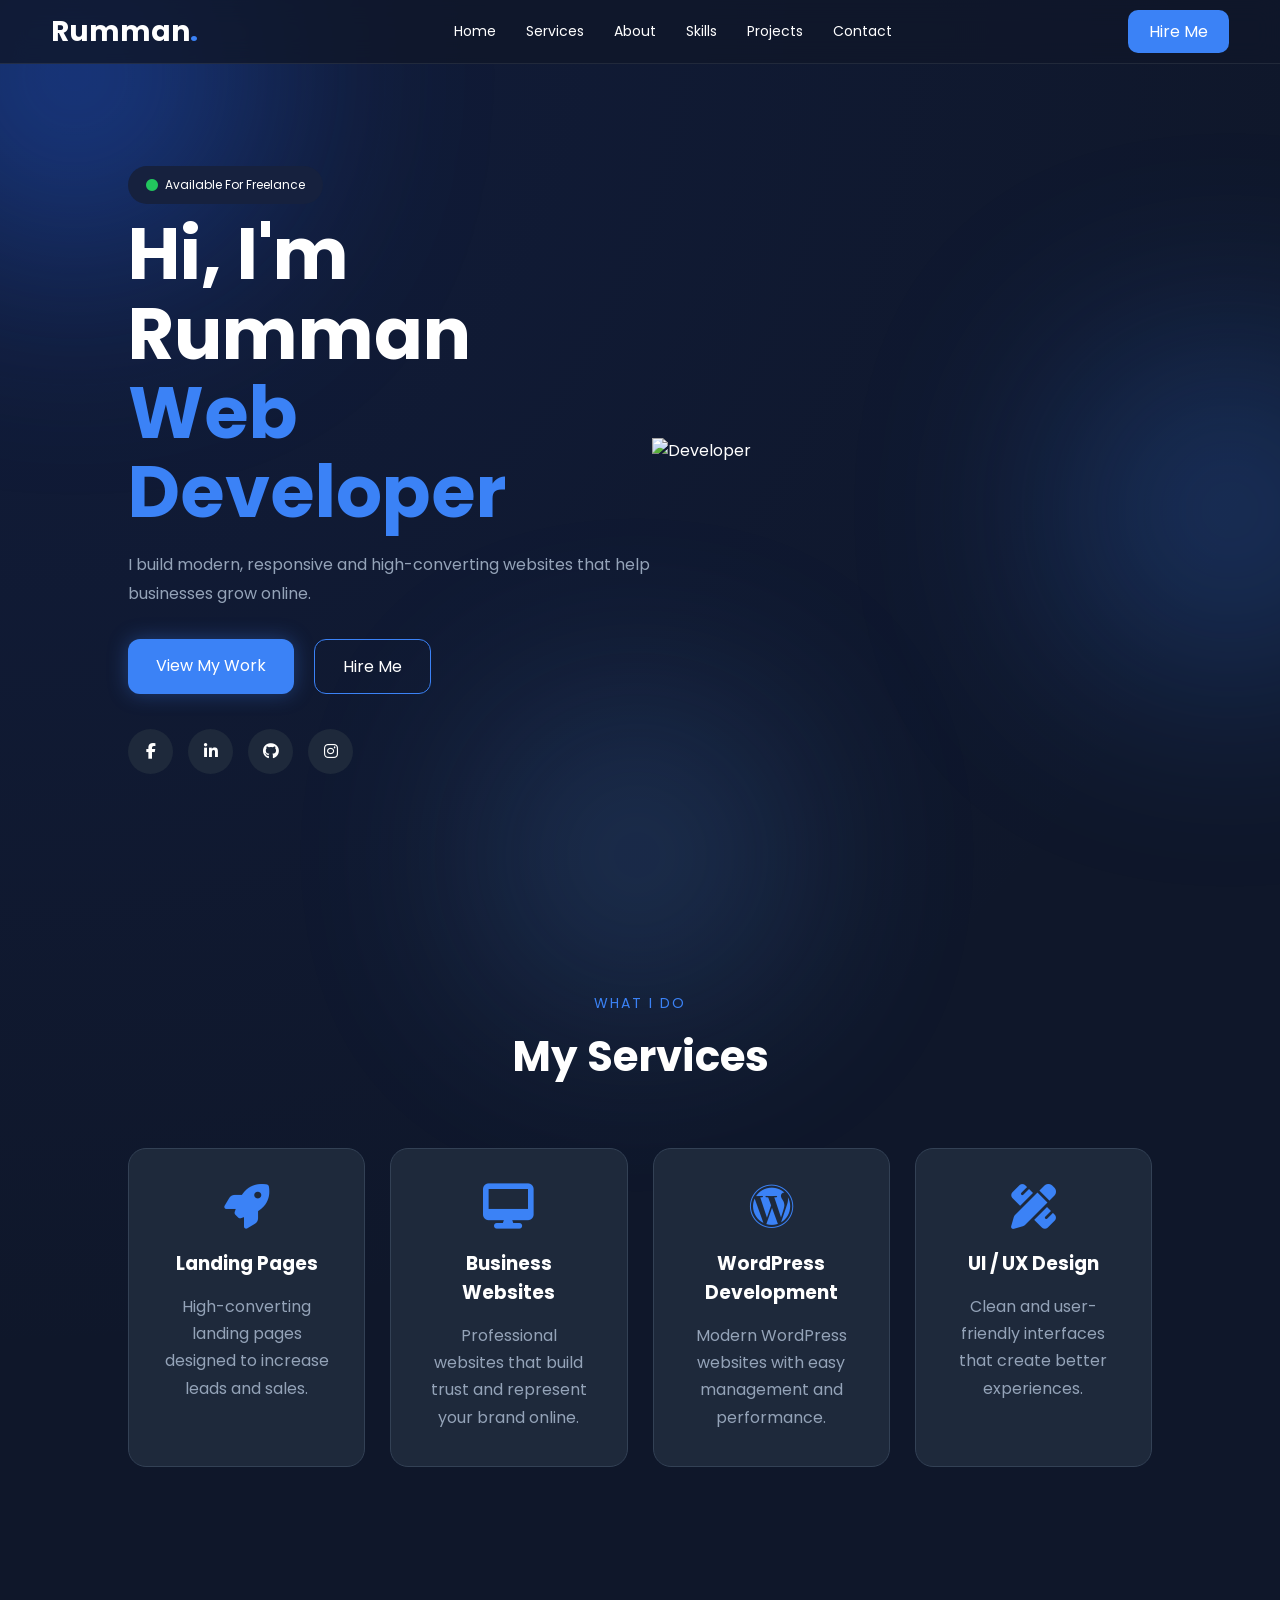
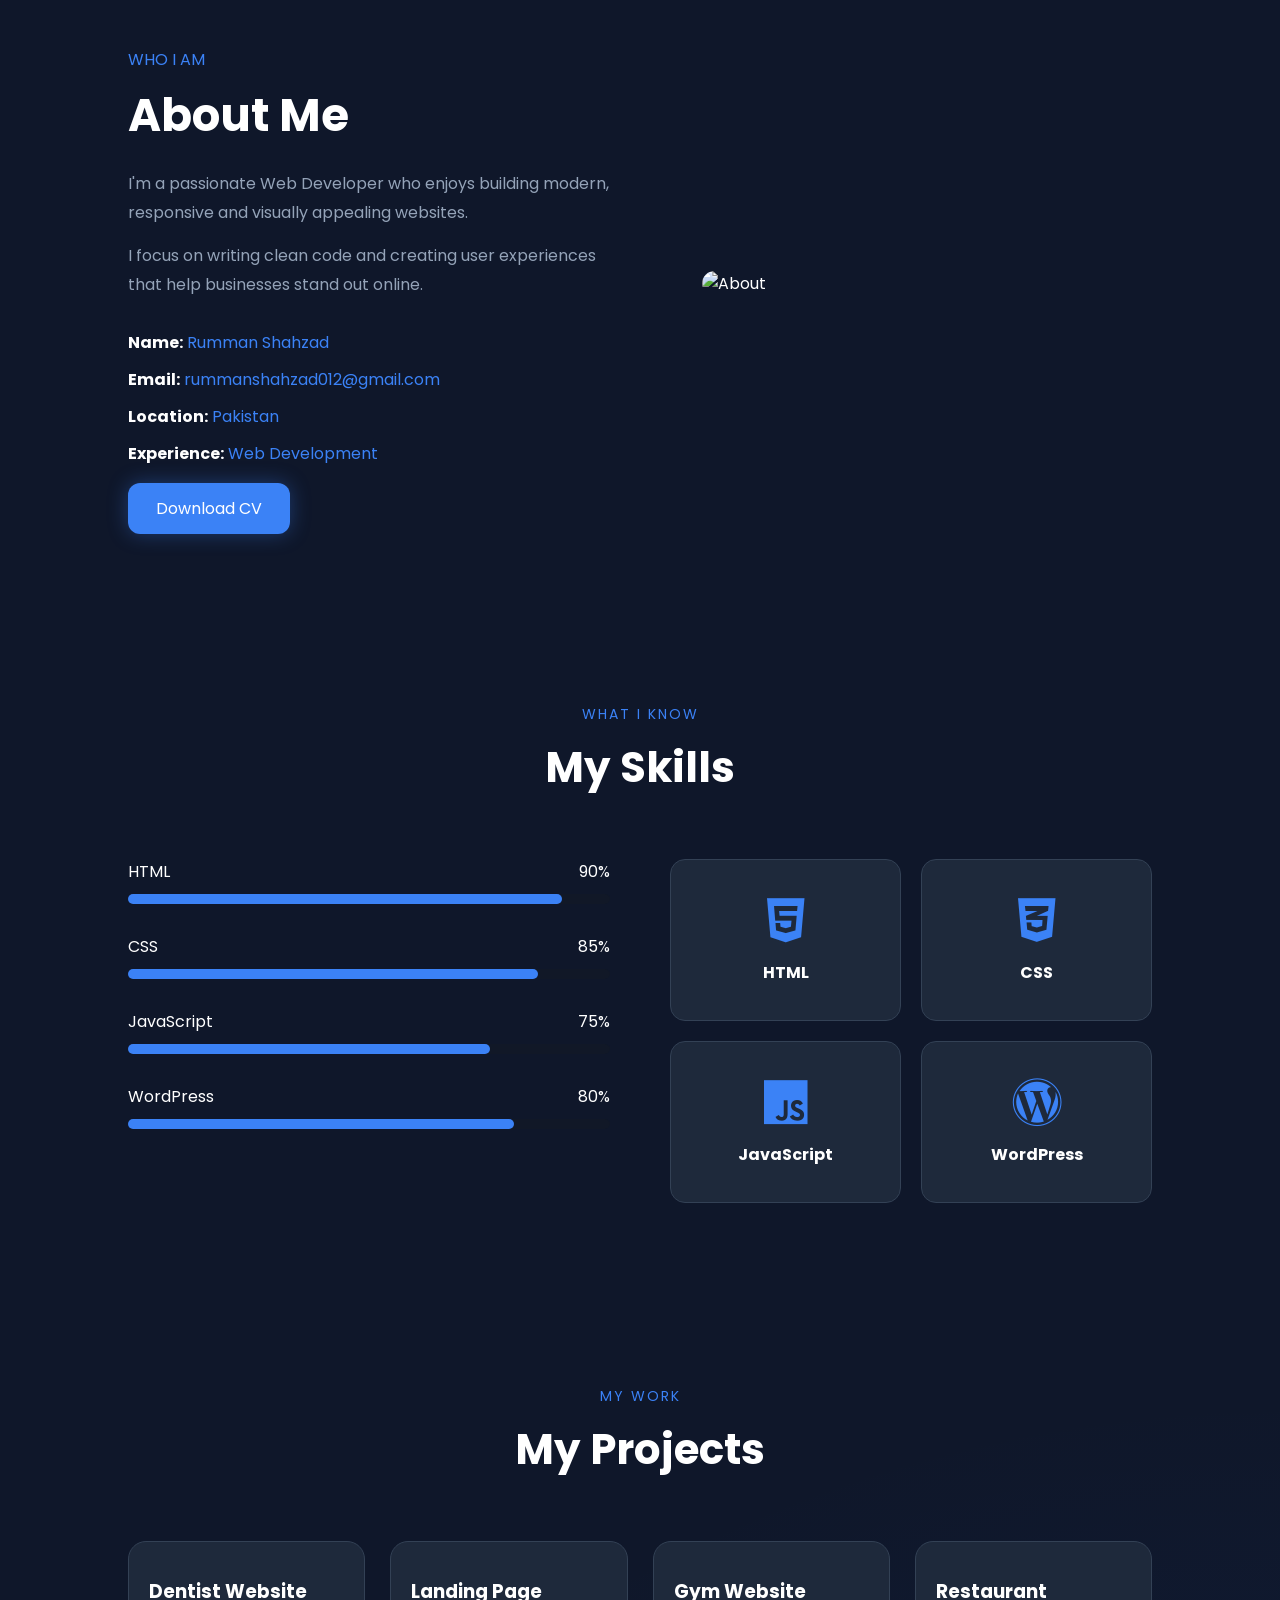
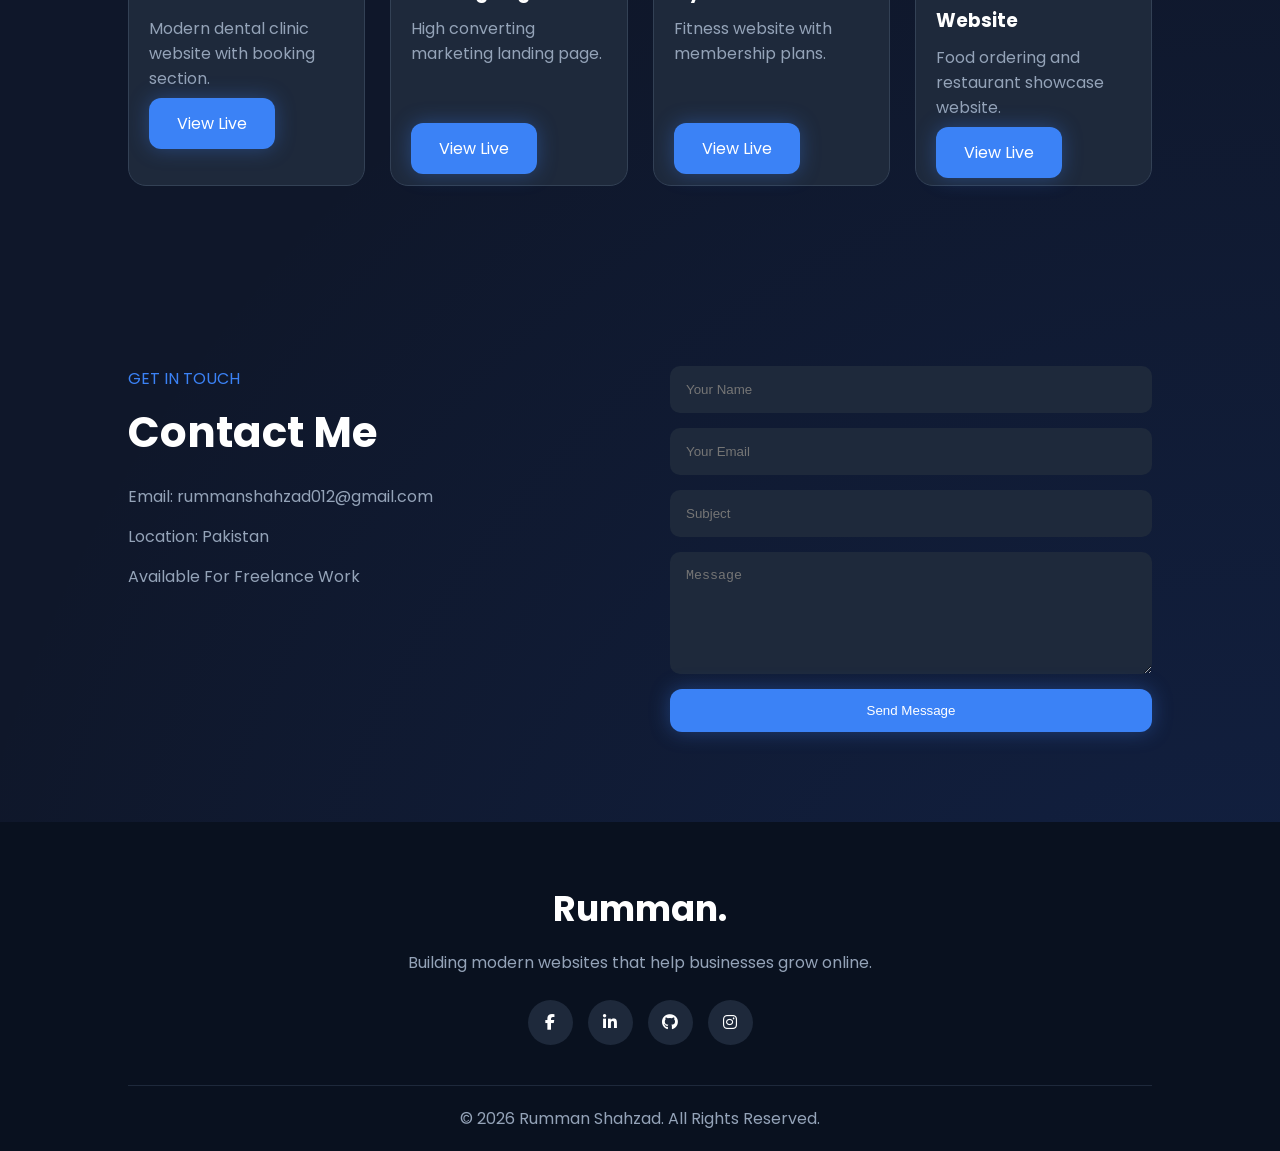
==== index.html @ 608f8f26 "Add files via upload" ====
<!DOCTYPE html>
<html lang="en">

<head>
    <meta charset="UTF-8">
    <meta name="viewport" content="width=device-width, initial-scale=1.0">

    <title>Rumman Shahzad | Web Developer</title>

    <!-- Google Font -->
    <link href="https://fonts.googleapis.com/css2?family=Poppins:wght@300;400;500;600;700;800&display=swap"
        rel="stylesheet">

    <!-- Font Awesome -->
    <link rel="stylesheet" href="https://cdnjs.cloudflare.com/ajax/libs/font-awesome/6.5.1/css/all.min.css">

    <link rel="stylesheet" href="style.css">
</head>

<body>


    <!-- =========================
        NAVBAR
========================= -->

    <header class="header">

        <a href="#" class="logo">
            Rumman<span>.</span>
        </a>

        <nav class="navbar">

            <a href="#home">Home</a>
            <a href="#services">Services</a>
            <a href="#about">About</a>
            <a href="#skills">Skills</a>
            <a href="#projects">Projects</a>
            <a href="#contact">Contact</a>

        </nav>

        <a href="https://wa.me/923110476828" class="hire-btn">
            Hire Me
        </a>

    </header>

    <!-- =========================
        HERO SECTION
========================= -->

    <section id="home" class="hero">

        <div class="hero-content">

            <div class="availability">
                <i class="fa-solid fa-circle"></i>
                Available For Freelance
            </div>

            <h1>
                Hi, I'm Rumman <br>
                <span>Web Developer</span>
            </h1>

            <p>
                I build modern, responsive and
                high-converting websites that help
                businesses grow online.
            </p>

            <div class="hero-buttons">

                <a href="#projects" class="btn-primary">
                    View My Work
                </a>

                <a href="https://wa.me/923110476828" class="btn-secondary">
                    Hire Me
                </a>

            </div>

            <div class="social-icons">

                <a href="#">
                    <i class="fab fa-facebook-f"></i>
                </a>

                <a href="https://www.linkedin.com/in/rumman-shahzad-846935404/?skipRedirect=true">
                    <i class="fab fa-linkedin-in"></i>
                </a>

                <a href="https://github.com/rumman-web-dev">
                    <i class="fab fa-github"></i>
                </a>

                <a href="#">
                    <i class="fab fa-instagram"></i>
                </a>

            </div>

        </div>

        <div class="hero-image">
            <div class="blur-circle blur-1"></div>
            <div class="blur-circle blur-2"></div>
            <div class="blur-circle blur-3"></div>

            <img src="images/hero.png" alt="Developer">

        </div>

    </section>

    <!-- =========================
        SERVICES
========================= -->

    <section id="services" class="services">

        <div class="section-title">

            <span>WHAT I DO</span>

            <h2>My Services</h2>

        </div>

        <div class="services-container">

            <div class="service-card">

                <i class="fa-solid fa-rocket"></i>

                <h3>Landing Pages</h3>

                <p>
                    High-converting landing pages
                    designed to increase leads and sales.
                </p>

            </div>

            <div class="service-card">

                <i class="fa-solid fa-desktop"></i>

                <h3>Business Websites</h3>

                <p>
                    Professional websites that build trust
                    and represent your brand online.
                </p>

            </div>

            <div class="service-card">

                <i class="fa-brands fa-wordpress"></i>

                <h3>WordPress Development</h3>

                <p>
                    Modern WordPress websites with
                    easy management and performance.
                </p>

            </div>

            <div class="service-card">

                <i class="fa-solid fa-pen-ruler"></i>

                <h3>UI / UX Design</h3>

                <p>
                    Clean and user-friendly interfaces
                    that create better experiences.
                </p>

            </div>

        </div>

    </section>

    <!-- =========================
        ABOUT
========================= -->

    <section id="about" class="about">

        <div class="about-content">

            <span>WHO I AM</span>

            <h2>About Me</h2>

            <p>
                I'm a passionate Web Developer who
                enjoys building modern, responsive and
                visually appealing websites.
            </p>

            <p>
                I focus on writing clean code and
                creating user experiences that help
                businesses stand out online.
            </p>

            <div class="about-info">

                <div>
                    <strong>Name:</strong>
                    <span>Rumman Shahzad</span>
                </div>

                <div>
                    <strong>Email:</strong>
                    <span>rummanshahzad012@gmail.com</span>
                </div>

                <div>
                    <strong>Location:</strong>
                    <span>Pakistan</span>
                </div>

                <div>
                    <strong>Experience:</strong>
                    <span>Web Development</span>
                </div>

            </div>

            <a href="cv.pdf" class="btn-primary" download>
                Download CV
            </a>

        </div>

        <div class="about-image">

            <img src="images/about.png" alt="About">

        </div>

    </section>

    <!-- =========================
        SKILLS
========================= -->

    <section id="skills" class="skills">

        <div class="section-title">

            <span>WHAT I KNOW</span>

            <h2>My Skills</h2>

        </div>

        <div class="skills-container">

            <div class="skills-left">

                <div class="skill">

                    <div class="skill-info">
                        <span>HTML</span>
                        <span>90%</span>
                    </div>

                    <div class="bar">
                        <div class="html"></div>
                    </div>

                </div>

                <div class="skill">

                    <div class="skill-info">
                        <span>CSS</span>
                        <span>85%</span>
                    </div>

                    <div class="bar">
                        <div class="css"></div>
                    </div>

                </div>

                <div class="skill">

                    <div class="skill-info">
                        <span>JavaScript</span>
                        <span>75%</span>
                    </div>

                    <div class="bar">
                        <div class="js"></div>
                    </div>

                </div>

                <div class="skill">

                    <div class="skill-info">
                        <span>WordPress</span>
                        <span>80%</span>
                    </div>

                    <div class="bar">
                        <div class="wordpress"></div>
                    </div>

                </div>

            </div>

            <div class="skills-right">

                <div class="tech-card">
                    <i class="fa-brands fa-html5"></i>
                    <h4>HTML</h4>
                </div>

                <div class="tech-card">
                    <i class="fa-brands fa-css3-alt"></i>
                    <h4>CSS</h4>
                </div>

                <div class="tech-card">
                    <i class="fa-brands fa-js"></i>
                    <h4>JavaScript</h4>
                </div>

                <div class="tech-card">
                    <i class="fa-brands fa-wordpress"></i>
                    <h4>WordPress</h4>
                </div>

            </div>

        </div>

    </section>

    <!-- =========================
        PROJECTS
========================= -->

    <section id="projects" class="projects">

        <div class="section-title">
            <span>MY WORK</span>
            <h2>My Projects</h2>
        </div>

        <div class="projects-container">

            <div class="project-card">
                <img src="images/dentist.jpg" alt="">
                <h3>Dentist Website</h3>
                <p>Modern dental clinic website with booking section.</p>
                <a href="#" class="btn-primary">View Live</a><br>
            </div>

            <div class="project-card">
                <img src="images/landing.jpg" alt="">
                <h3>Landing Page</h3>
                <p>High converting marketing landing page.</p><br><br>
                <a href="landing-page/landing-page.html" class="btn-primary">View Live</a><br>
            </div>

            <div class="project-card">
                <img src="images/gym.jpg" alt="">
                <h3>Gym Website</h3>
                <p>Fitness website with membership plans.</p><br><br>
                <a href="#" class="btn-primary">View Live</a><br>
            </div>

            <div class="project-card">
                <img src="images/restaurant.jpg" alt="">
                <h3>Restaurant Website</h3>
                <p>Food ordering and restaurant showcase website.</p>
                <a href="#" class="btn-primary">View Live</a><br>
            </div>

        </div>

    </section>

    <!-- =========================
        CONTACT
========================= -->

    <section id="contact" class="contact">

        <div class="contact-left">

            <span>GET IN TOUCH</span>
            <h2>Contact Me</h2>

            <p>Email: rummanshahzad012@gmail.com</p>
            <p>Location: Pakistan</p>
            <p>Available For Freelance Work</p>

        </div>

        <form class="contact-form">

            <input type="text" placeholder="Your Name">

            <input type="email" placeholder="Your Email">

            <input type="text" placeholder="Subject">

            <textarea rows="6" placeholder="Message"></textarea>

            <button type="submit" class="btn-primary">
                Send Message
            </button>

        </form>

    </section>

    <!-- =========================
        FOOTER
========================= -->

    <footer class="footer">

        <div class="footer-content">

            <h2>Rumman.</h2>

            <p>
                Building modern websites that help
                businesses grow online.
            </p>

            <div class="footer-icons">

                <a href="#"><i class="fab fa-facebook-f"></i></a>
                <a href="https://www.linkedin.com/in/rumman-shahzad-846935404/?skipRedirect=true"><i class="fab fa-linkedin-in"></i></a>
                <a href="https://github.com/rumman-web-dev"><i class="fab fa-github"></i></a>
                <a href="#"><i class="fab fa-instagram"></i></a>

            </div>

        </div>

        <div class="copyright">

            © 2026 Rumman Shahzad. All Rights Reserved.

        </div>

    </footer>

    <script src="script.js"></script>

</body>

</html>
---- style.css ----
/* =========================
   GLOBAL
========================= */

*{
    margin:0;
    padding:0;
    box-sizing:border-box;
    scroll-behavior:smooth;
}

:root{
    --bg:#0f172a;
    --card:#1e293b;
    --primary:#3b82f6;
    --text:#f8fafc;
    --muted:#94a3b8;
    --border:#334155;
}

body{
    background:var(--bg);
    color:var(--text);
    font-family:'Poppins',sans-serif;
}

section{
    padding:90px 10%;
}

img{
    max-width:100%;
    display:block;
}

a{
    text-decoration:none;
}

.section-title{
    text-align:center;
    margin-bottom:60px;
}

.section-title span{
    color:var(--primary);
    font-size:14px;
    letter-spacing:2px;
}

.section-title h2{
    margin-top:10px;
    font-size:42px;
}

/* =========================
   NAVBAR
========================= */

.header{
    position:fixed;
    top:0;
    left:0;
    width:100%;
    padding:10px 4%;
    display:flex;
    justify-content:space-between;
    align-items:center;
    backdrop-filter:blur(12px);
    background:rgba(15,23,42,.8);
    z-index:1000;
    border-bottom:1px solid rgba(255,255,255,.08);
}

.logo{
    color:white;
    font-size:28px;
    font-weight:700;
    margin-right: 20px;
}

.logo span{
    color:var(--primary);
}

.navbar{
    display:flex;
    gap:30px;
    font-size: 14px;
}

.navbar a{
    color:white;
    transition:.5s;
}

.navbar a:hover{
    color:var(--primary);
}

.hire-btn{
    background:var(--primary);
    color:white;
    padding:9px 21px;
    border-radius:10px;
    transition:.3s;
}

.hire-btn:hover{
    transform:translateY(-3px);
}

/* =========================
   HERO
========================= */

.hero{
    min-height:100vh;
    display:flex;
    align-items:center;
    justify-content:space-between;
    /* gap:80px; */
}

.availability{
    display:inline-flex;
    gap:7px;
    align-items:center;
    padding:10px 18px;
    border-radius:30px;
    background:#16213e;
    margin-bottom: 10px;
    margin-top: 40px;
    font-size: 12px;
}

.availability i{
    color:#22c55e;
}

.hero-content h1{
    font-size:72px;
    line-height:1.1;
    margin-bottom:20px;
}

.hero-content h1 span{
    color:var(--primary);
}

.hero-content p{
    color:var(--muted);
    max-width:600px;
    line-height:1.8;
    margin-bottom:30px;
}

.hero-buttons{
    display:flex;
    gap:20px;
    margin-bottom:35px;
}

.btn-primary{
    background:var(--primary);
    color:white;
    padding:14px 28px;
    border-radius:12px;
    transition:.3s;
}

.btn-secondary{
    border:1px solid var(--primary);
    color:white;
    padding:14px 28px;
    border-radius:12px;
    transition:.3s;
}

.btn-primary:hover,
.btn-secondary:hover{
    transform:translateY(-4px);
}

.social-icons{
    display:flex;
    gap:15px;
}

.social-icons a{
    width:45px;
    height:45px;
    background:var(--card);
    display:flex;
    justify-content:center;
    align-items:center;
    border-radius:50%;
    color:white;
    transition:.3s;
}

.social-icons a:hover{
    background:var(--primary);
}

.hero-image img{
    width:500px;
}

/* =========================
   SERVICES
========================= */

.services-container{
    display:grid;
    grid-template-columns:repeat(4,1fr);
    gap:25px;
}

.service-card{
    background:var(--card);
    border:1px solid var(--border);
    padding:35px;
    text-align:center;
    border-radius:18px;
    transition:.3s;
}

.service-card:hover{
    transform:translateY(-8px);
}

.service-card i{
    font-size:45px;
    color:var(--primary);
    margin-bottom:20px;
}

.service-card h3{
    margin-bottom:15px;
}

.service-card p{
    color:var(--muted);
    line-height:1.7;
}

/* =========================
   ABOUT
========================= */

.about{
    display:flex;
    align-items:center;
    gap:70px;
}

.about-content span{
    color:var(--primary);
}

.about-content h2{
    font-size:45px;
    margin:10px 0 20px;
}

.about-content p{
    color:var(--muted);
    line-height:1.8;
    margin-bottom:15px;
}

.about-info{
    margin:30px 0;
}

.about-info div{
    margin-bottom:12px;
}

.about-image img{
    width:450px;
    border-radius:20px;
}

/* =========================
   SKILLS
========================= */

.skills-container{
    display:grid;
    grid-template-columns:1fr 1fr;
    gap:60px;
}

.skill{
    margin-bottom:30px;
}

.skill-info{
    display:flex;
    justify-content:space-between;
    margin-bottom:10px;
}

.bar{
    width:100%;
    height:10px;
    background:#111827;
    border-radius:30px;
}

.bar div{
    height:100%;
    background:var(--primary);
    border-radius:30px;
}

.html{
    width:90%;
}

.css{
    width:85%;
}

.js{
    width:75%;
}

.wordpress{
    width:80%;
}

.skills-right{
    display:grid;
    grid-template-columns:repeat(2,1fr);
    gap:20px;
}

.tech-card{
    background:var(--card);
    border:1px solid var(--border);
    padding:35px;
    text-align:center;
    border-radius:15px;
}

.tech-card i{
    font-size:50px;
    color:var(--primary);
    margin-bottom:15px;
}

/* =========================
   RESPONSIVE
========================= */

@media(max-width:991px){

    .hero,
    .about{
        flex-direction:column;
    }

    .services-container{
        grid-template-columns:1fr 1fr;
    }

    .skills-container{
        grid-template-columns:1fr;
    }

    .hero-content h1{
        font-size:50px;
    }

}

@media(max-width:768px){

    .navbar{
        display:none;
    }

    .services-container{
        grid-template-columns:1fr;
    }

    .hero-content h1{
        font-size:42px;
    }

}


/* =========================
   PROJECTS
========================= */

.projects-container{
    display:grid;
    grid-template-columns:repeat(4,1fr);
    gap:25px;
}

.project-card{
    background:var(--card);
    border:1px solid var(--border);
    padding:20px;
    border-radius:18px;
    transition:.4s;
}

.project-card:hover{
    transform:translateY(-10px);
}

.project-card img{
    width:100%;
    border-radius:12px;
    margin-bottom:15px;
}

.project-card h3{
    margin-bottom:10px;
}

.project-card p{
    color:var(--muted);
    margin-bottom:20px;
}

/* =========================
   CONTACT
========================= */

.contact{
    display:grid;
    grid-template-columns:1fr 1fr;
    gap:60px;
}

.contact-left span{
    color:var(--primary);
}

.contact-left h2{
    font-size:42px;
    margin:10px 0 20px;
}

.contact-left p{
    margin-bottom:15px;
    color:var(--muted);
}

.contact-form{
    display:flex;
    flex-direction:column;
    gap:15px;
}

.contact-form input,
.contact-form textarea{
    padding:16px;
    border:none;
    outline:none;
    background:var(--card);
    color:white;
    border-radius:10px;
}

.contact-form button{
    border:none;
    cursor:pointer;
}

/* =========================
   FOOTER
========================= */

.footer{
    background:#09111f;
    padding:60px 10% 20px;
}

.footer-content{
    text-align:center;
}

.footer-content h2{
    font-size:35px;
    margin-bottom:15px;
}

.footer-content p{
    color:var(--muted);
    max-width:500px;
    margin:auto;
}

.footer-icons{
    display:flex;
    justify-content:center;
    gap:15px;
    margin-top:25px;
}

.footer-icons a{
    width:45px;
    height:45px;
    background:var(--card);
    display:flex;
    justify-content:center;
    align-items:center;
    border-radius:50%;
    color:white;
    transition:.3s;
}

.footer-icons a:hover{
    background:var(--primary);
}

.copyright{
    text-align:center;
    margin-top:40px;
    border-top:1px solid #1e293b;
    padding-top:20px;
    color:var(--muted);
}

/* =========================
   GLOW EFFECT
========================= */

.btn-primary{
    box-shadow:0 0 20px rgba(59,130,246,.35);
}

.service-card:hover,
.project-card:hover,
.tech-card:hover{
    box-shadow:0 0 25px rgba(59,130,246,.25);
}

/* =========================
   MOBILE
========================= */

@media(max-width:991px){

    .projects-container{
        grid-template-columns:1fr 1fr;
    }

    .contact{
        grid-template-columns:1fr;
    }

}

@media(max-width:768px){

    .projects-container{
        grid-template-columns:1fr;
    }

}



.blur-circle{
    position:fixed;
    border-radius:50%;
    filter:blur(120px);
    z-index:-1;
}

.blur-1{
    width:350px;
    height:350px;
    background:#2563eb;
    top:-100px;
    left:-100px;
    opacity:0.5;
}

.blur-2{
    width:300px;
    height:300px;
    background:#3b82f6;
    top:40%;
    right:-100px;
    opacity:0.35;
}

.blur-3{
    width:250px;
    height:250px;
    background:#60a5fa;
    bottom:-80px;
    left:40%;
    opacity:0.3;
}



.blur-circle{
    position:fixed;
    border-radius:50%;
    filter:blur(120px);
    z-index:-1;
    animation:float 10s ease-in-out infinite;
}

@keyframes float{

    0%{
        transform:translateY(0px);
    }

    50%{
        transform:translateY(-40px);
    }

    100%{
        transform:translateY(0px);
    }

}

body{
    background:
    radial-gradient(circle at top left,#1e40af22,transparent 30%),
    radial-gradient(circle at bottom right,#2563eb22,transparent 30%),
    #0f172a;

    color:white;
    overflow-x:hidden;
}
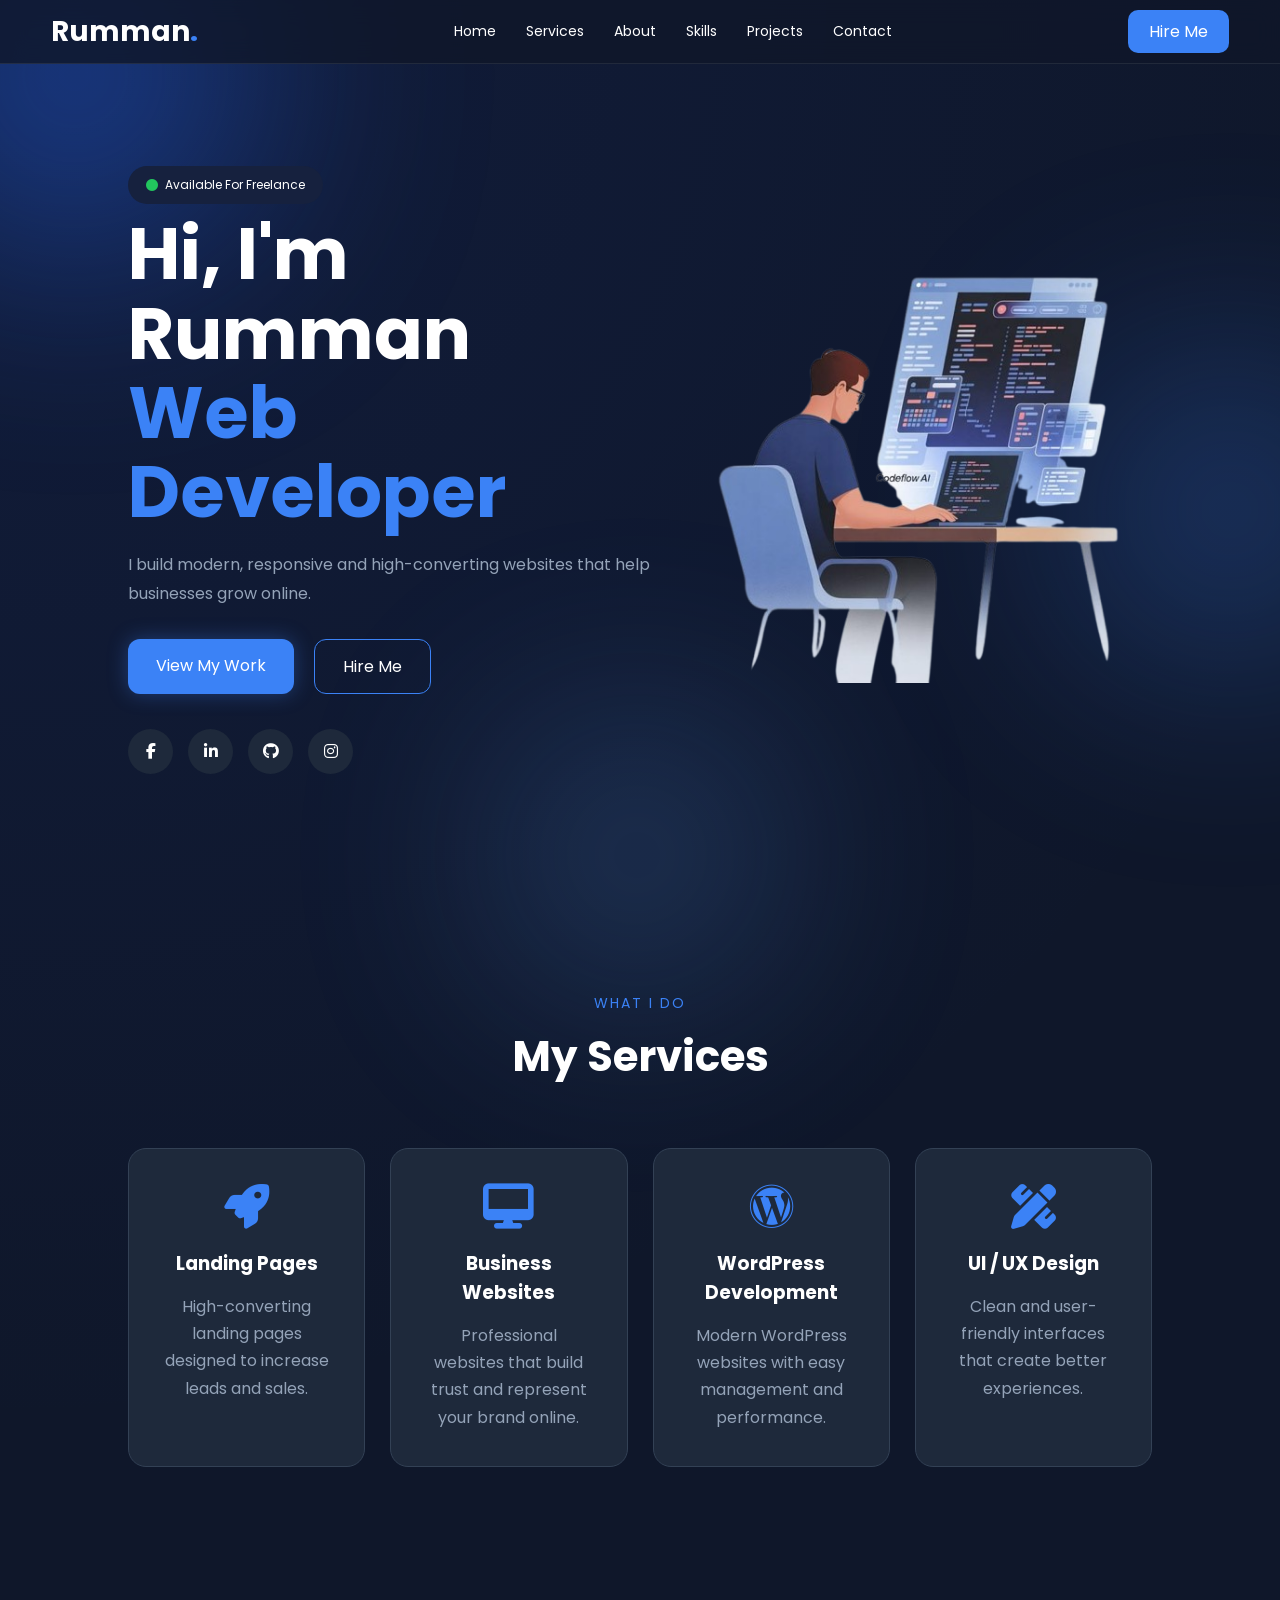
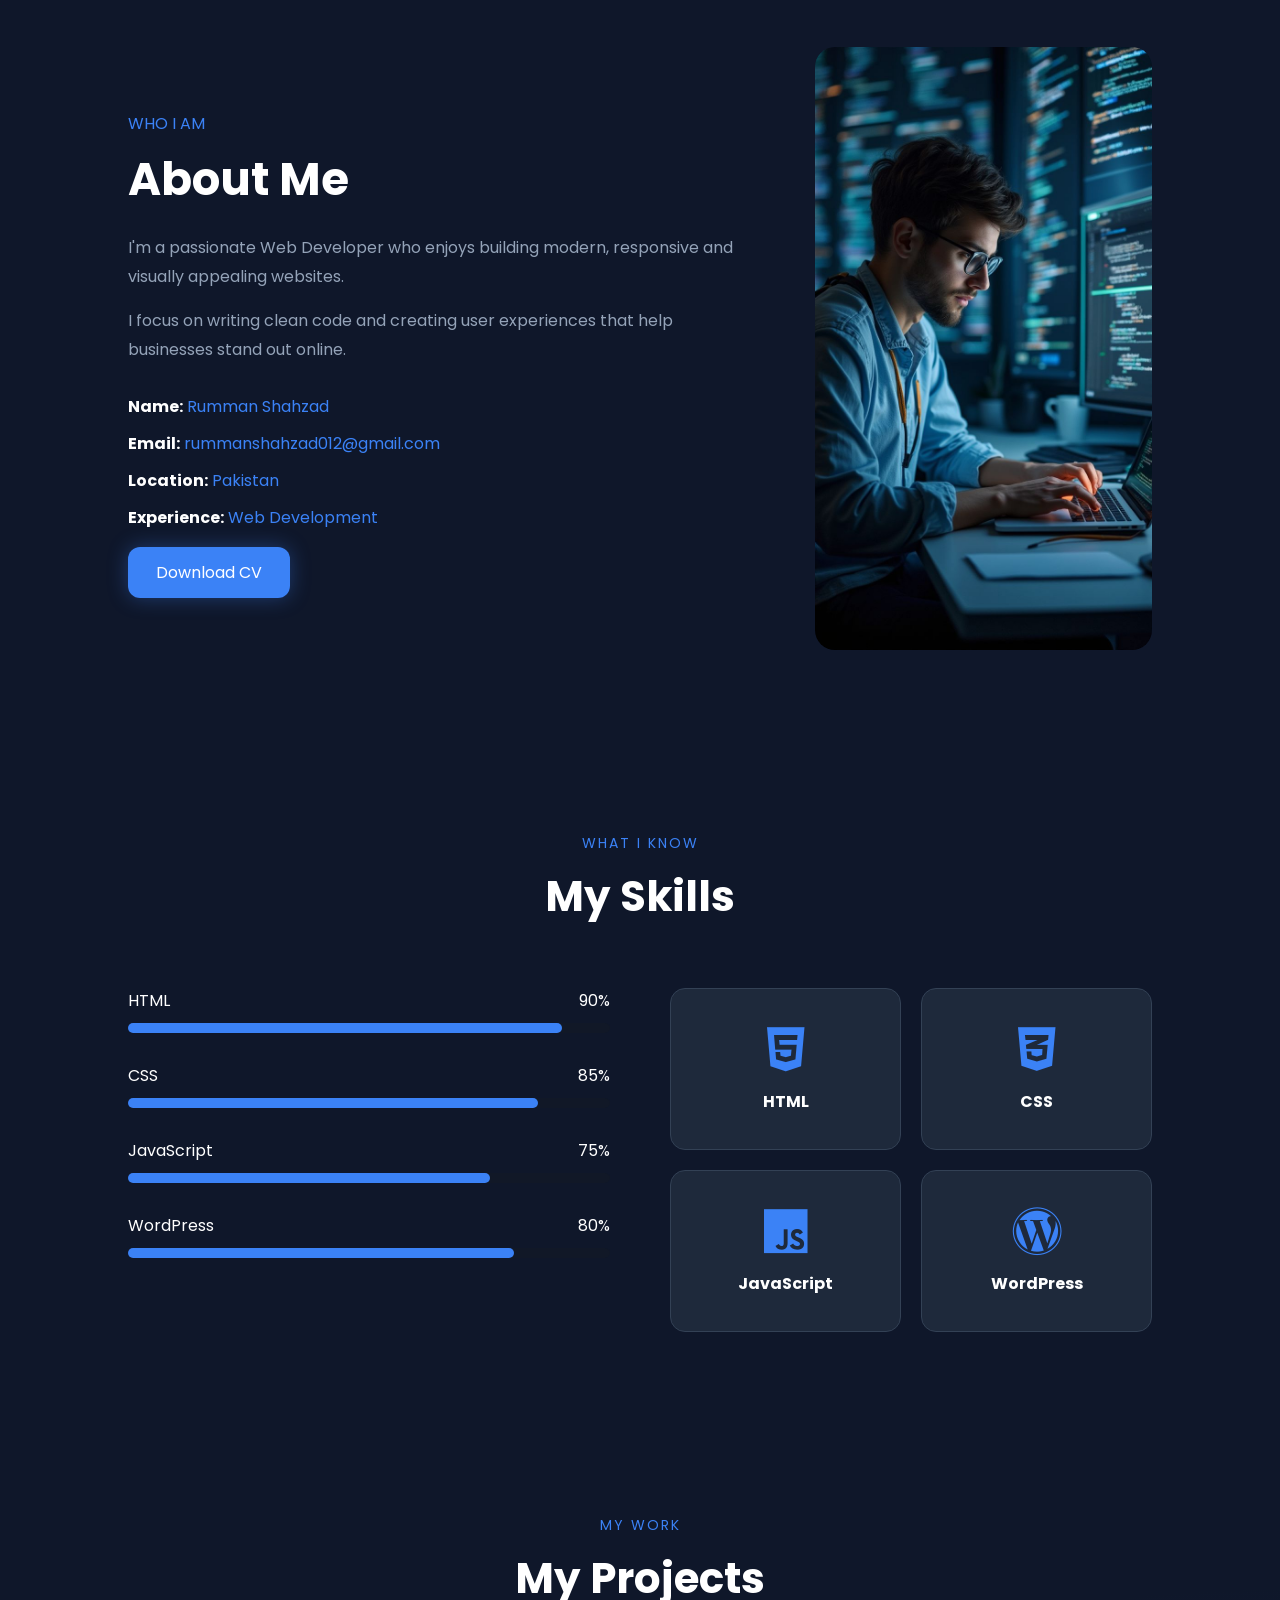
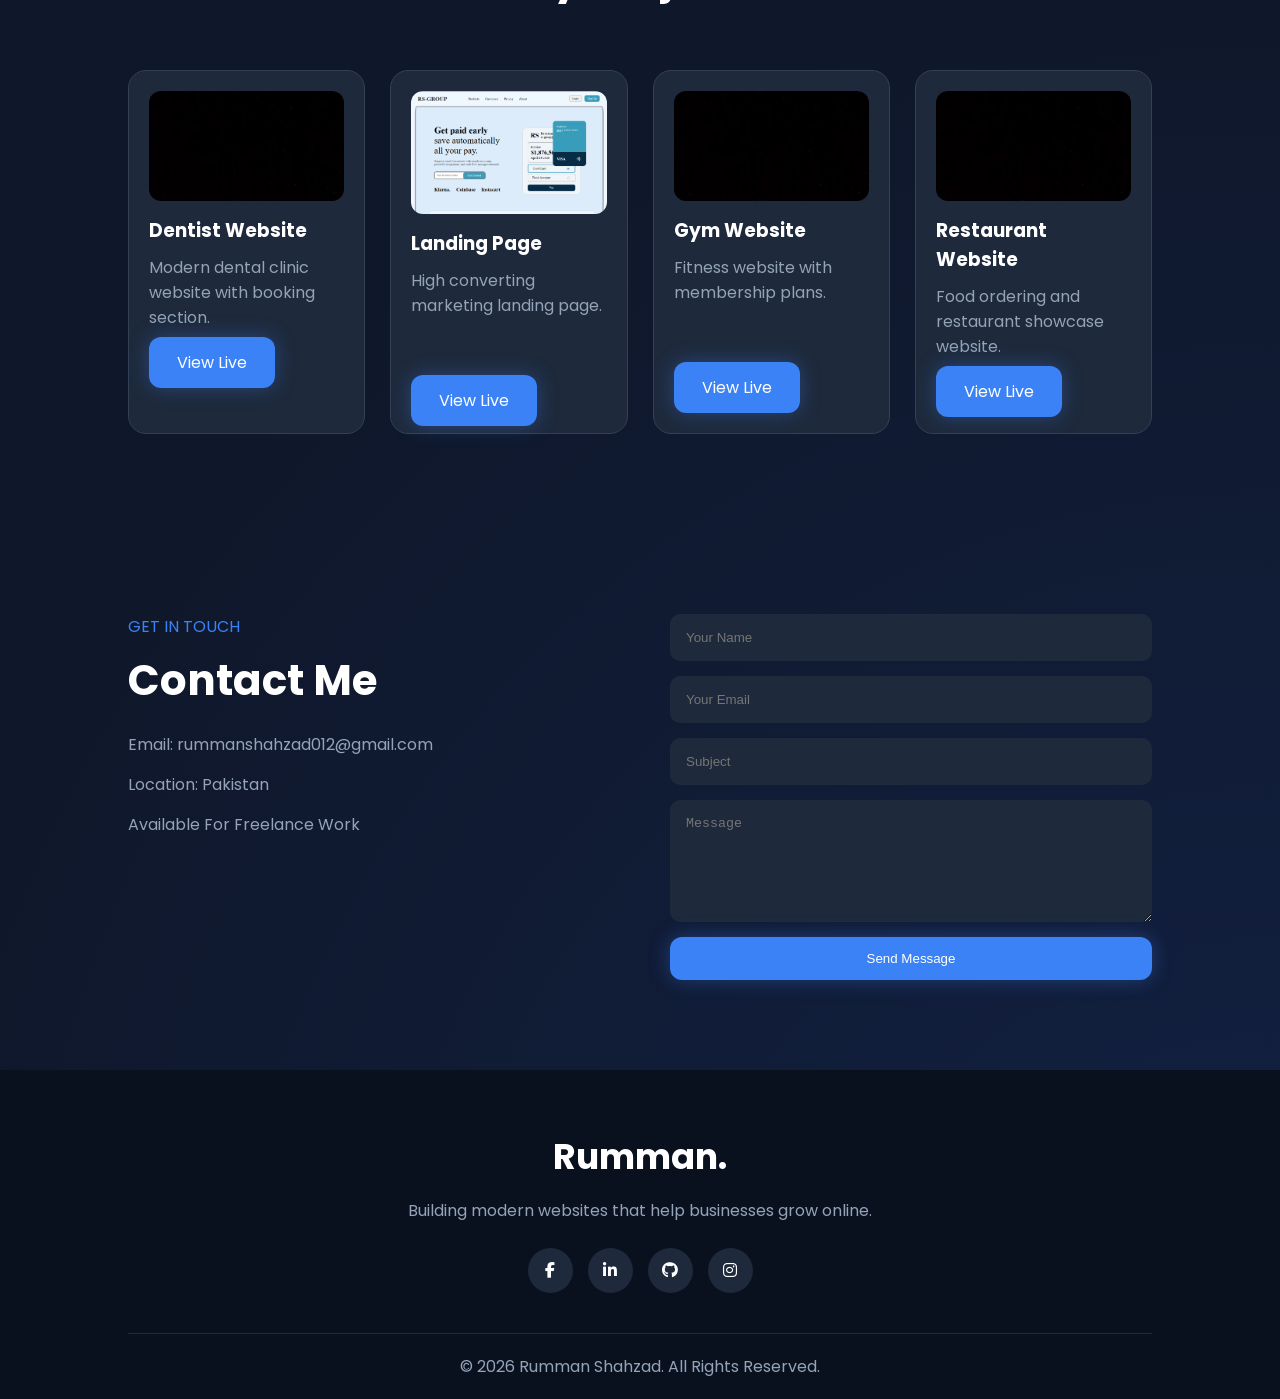
==== commit bf22042b: "Update index.html" ====
--- a/index.html
+++ b/index.html
@@ -110,7 +110,7 @@
             <div class="blur-circle blur-2"></div>
             <div class="blur-circle blur-3"></div>
 
-            <img src="images/hero.png" alt="Developer">
+            <img src="hero.png" alt="Developer">
 
         </div>
 
@@ -244,7 +244,7 @@
 
         <div class="about-image">
 
-            <img src="images/about.png" alt="About">
+            <img src="about.png" alt="About">
 
         </div>
 
@@ -364,28 +364,28 @@
         <div class="projects-container">
 
             <div class="project-card">
-                <img src="images/dentist.jpg" alt="">
+                <img src="dentist.jpg" alt="">
                 <h3>Dentist Website</h3>
                 <p>Modern dental clinic website with booking section.</p>
                 <a href="#" class="btn-primary">View Live</a><br>
             </div>
 
             <div class="project-card">
-                <img src="images/landing.jpg" alt="">
+                <img src="landing.jpg" alt="">
                 <h3>Landing Page</h3>
                 <p>High converting marketing landing page.</p><br><br>
-                <a href="landing-page/landing-page.html" class="btn-primary">View Live</a><br>
+                <a href="landing-page.html" class="btn-primary">View Live</a><br>
             </div>
 
             <div class="project-card">
-                <img src="images/gym.jpg" alt="">
+                <img src="gym.jpg" alt="">
                 <h3>Gym Website</h3>
                 <p>Fitness website with membership plans.</p><br><br>
                 <a href="#" class="btn-primary">View Live</a><br>
             </div>
 
             <div class="project-card">
-                <img src="images/restaurant.jpg" alt="">
+                <img src="restaurant.jpg" alt="">
                 <h3>Restaurant Website</h3>
                 <p>Food ordering and restaurant showcase website.</p>
                 <a href="#" class="btn-primary">View Live</a><br>
@@ -468,4 +468,4 @@
 
 </body>
 
-</html>+</html>
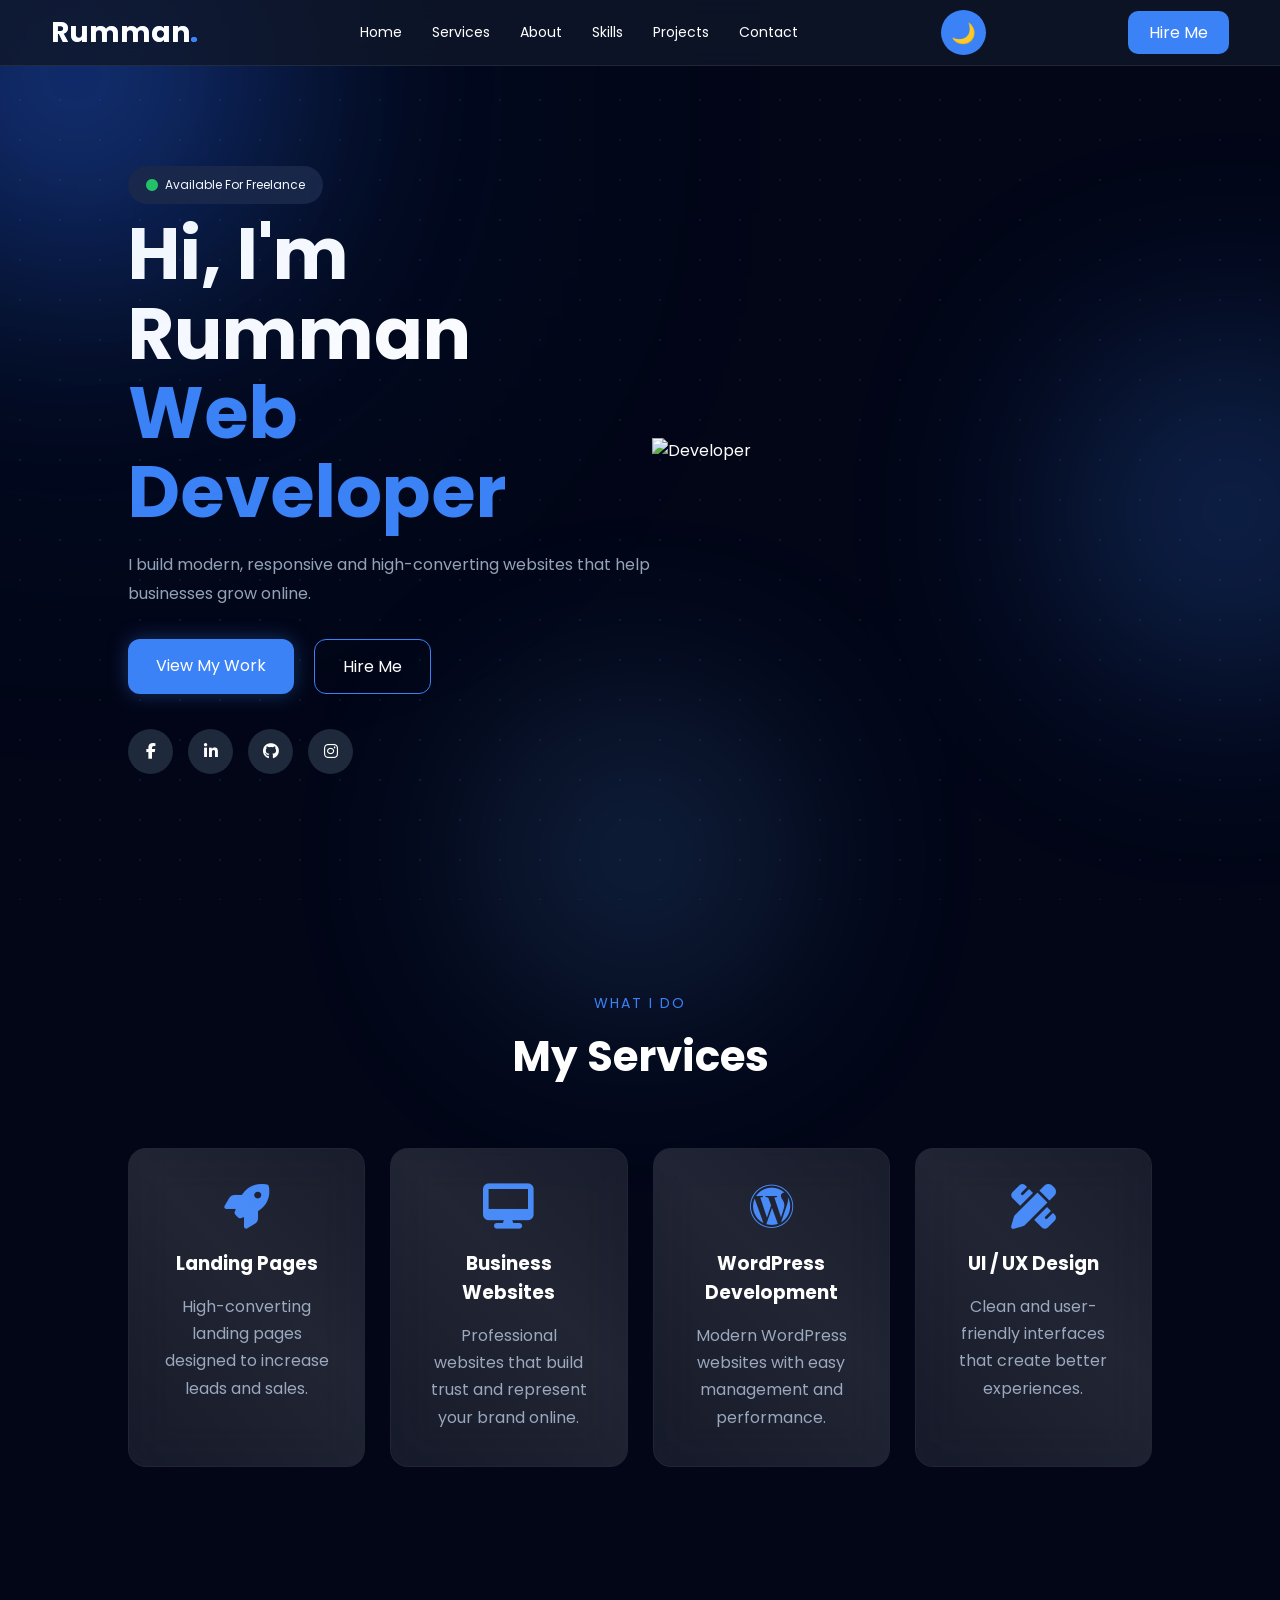
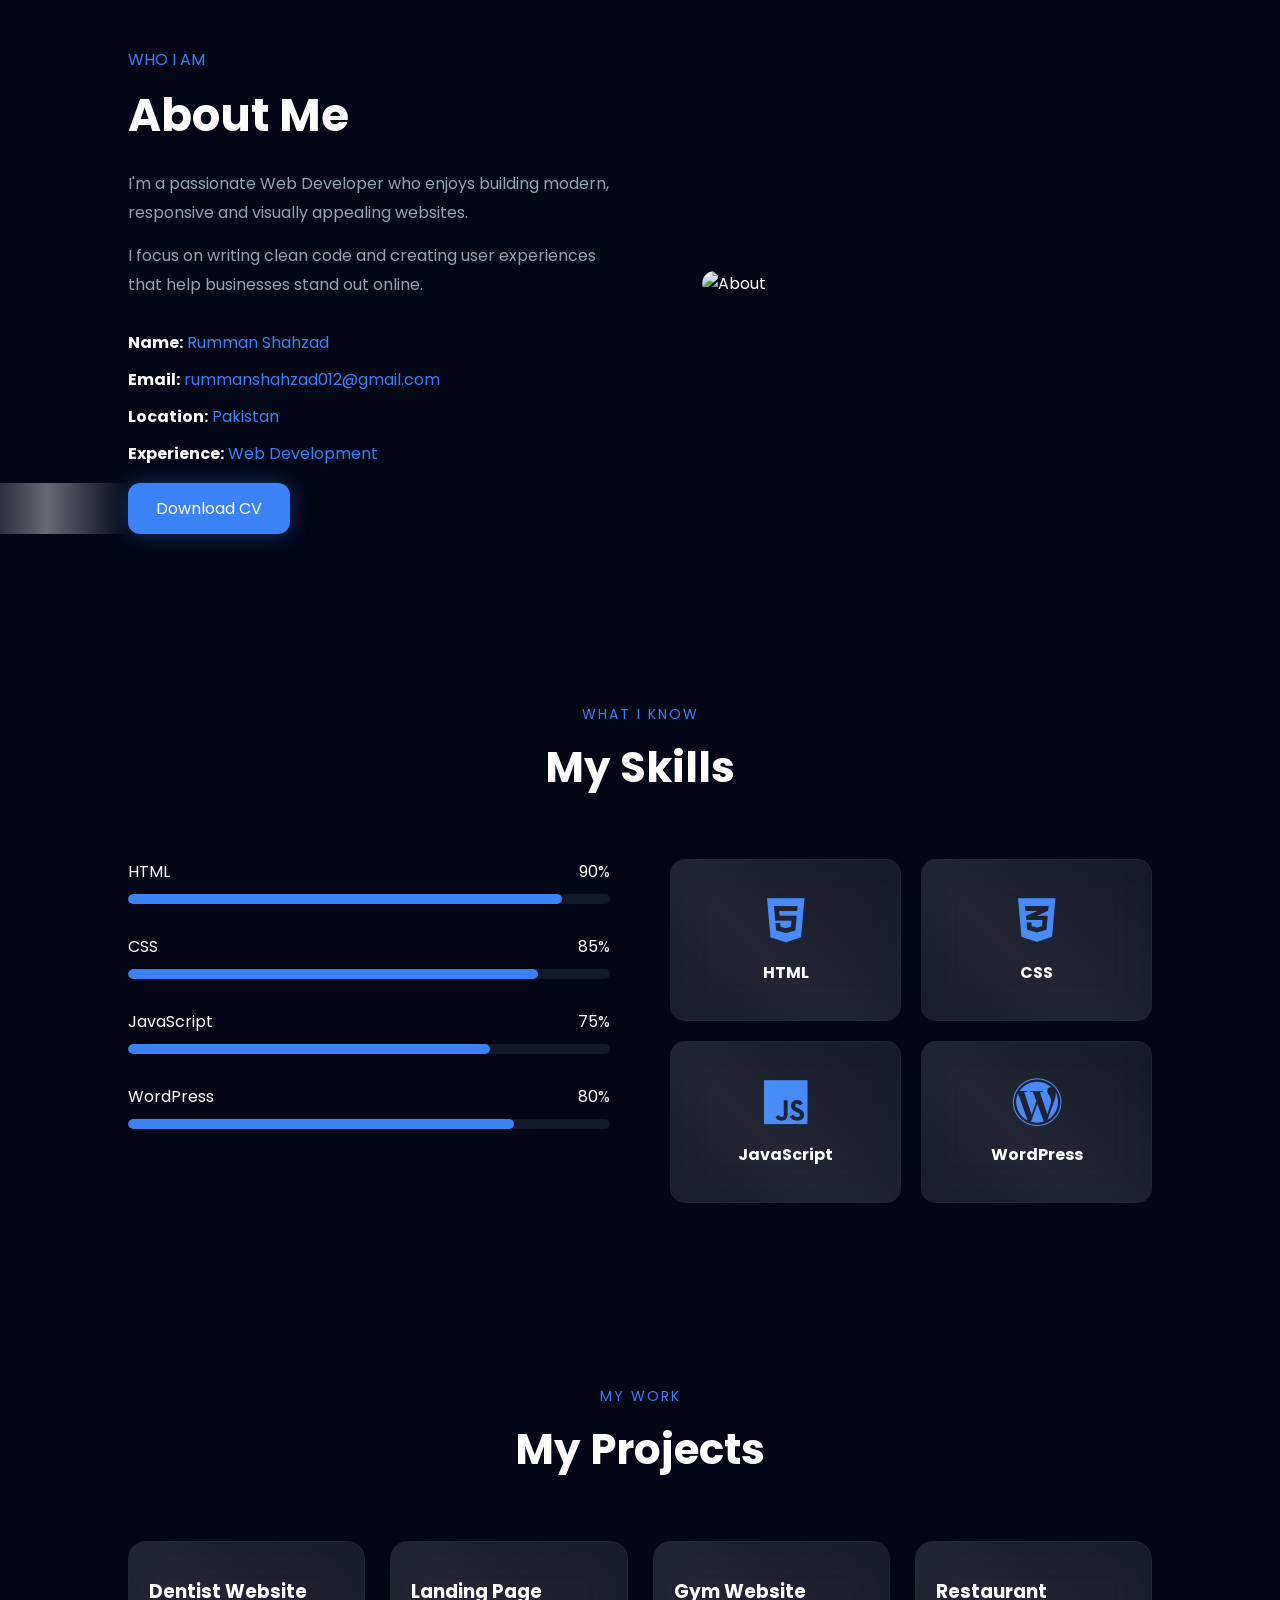
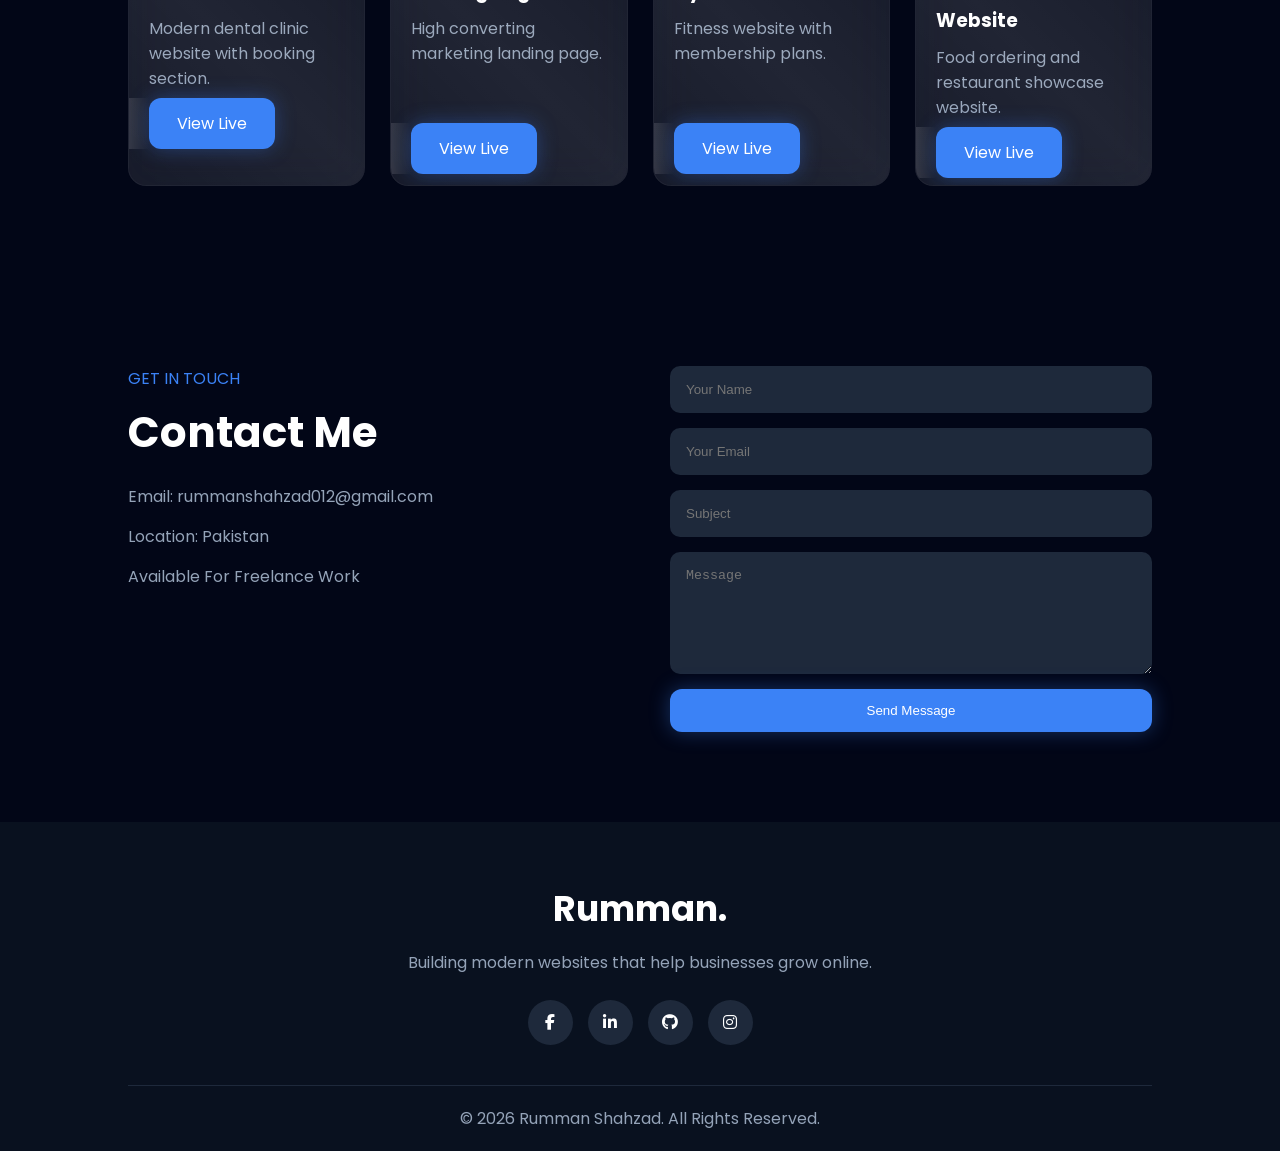
==== commit 7bd750fe: "Update index.html Add Theme Change Icon" ====
--- a/index.html
+++ b/index.html
@@ -15,6 +15,11 @@
     <link rel="stylesheet" href="https://cdnjs.cloudflare.com/ajax/libs/font-awesome/6.5.1/css/all.min.css">
 
     <link rel="stylesheet" href="style.css">
+
+    <link rel="apple-touch-icon" sizes="180x180" href="images/apple-touch-icon.png">
+    <link rel="icon" type="image/png" sizes="32x32" href="images/favicon-32x32.png">
+    <link rel="icon" type="image/png" sizes="16x16" href="images/favicon-16x16.png">
+    <link rel="manifest" href="images/site.webmanifest">
 </head>
 
 <body>
@@ -40,6 +45,7 @@
             <a href="#contact">Contact</a>
 
         </nav>
+        <button id="theme-toggle">🌙</button>
 
         <a href="https://wa.me/923110476828" class="hire-btn">
             Hire Me
@@ -63,7 +69,7 @@
             <h1>
                 Hi, I'm Rumman <br>
                 <span>Web Developer</span>
-            </h1>
+            </h1> 
 
             <p>
                 I build modern, responsive and
@@ -110,7 +116,7 @@
             <div class="blur-circle blur-2"></div>
             <div class="blur-circle blur-3"></div>
 
-            <img src="hero.png" alt="Developer">
+            <img src="images/hero.png" alt="Developer">
 
         </div>
 
@@ -244,7 +250,7 @@
 
         <div class="about-image">
 
-            <img src="about.png" alt="About">
+            <img src="images/about.png" alt="About">
 
         </div>
 
@@ -364,28 +370,28 @@
         <div class="projects-container">
 
             <div class="project-card">
-                <img src="dentist.jpg" alt="">
+                <img src="images/dentist.jpg" alt="">
                 <h3>Dentist Website</h3>
                 <p>Modern dental clinic website with booking section.</p>
                 <a href="#" class="btn-primary">View Live</a><br>
             </div>
 
             <div class="project-card">
-                <img src="landing.jpg" alt="">
+                <img src="images/landing.jpg" alt="">
                 <h3>Landing Page</h3>
                 <p>High converting marketing landing page.</p><br><br>
-                <a href="landing-page.html" class="btn-primary">View Live</a><br>
+                <a href="landing-page/landing-page.html" class="btn-primary">View Live</a><br>
             </div>
 
             <div class="project-card">
-                <img src="gym.jpg" alt="">
+                <img src="images/gym.jpg" alt="">
                 <h3>Gym Website</h3>
                 <p>Fitness website with membership plans.</p><br><br>
                 <a href="#" class="btn-primary">View Live</a><br>
             </div>
 
             <div class="project-card">
-                <img src="restaurant.jpg" alt="">
+                <img src="images/restaurant.jpg" alt="">
                 <h3>Restaurant Website</h3>
                 <p>Food ordering and restaurant showcase website.</p>
                 <a href="#" class="btn-primary">View Live</a><br>
@@ -466,6 +472,47 @@
 
     <script src="script.js"></script>
 
+    <script>
+
+const observer = new IntersectionObserver(entries=>{
+    entries.forEach(entry=>{
+        if(entry.isIntersecting){
+            entry.target.classList.add("show");
+        }
+    });
+});
+
+document.querySelectorAll("section").forEach(sec=>{
+    sec.classList.add("hidden");
+    observer.observe(sec);
+});
+
+</script>
+
+
+
+
+
+<script>
+
+const btn = document.getElementById("theme-toggle");
+
+btn.onclick = function(){
+
+    document.body.classList.toggle("light-mode");
+
+    if(document.body.classList.contains("light-mode")){
+        btn.innerHTML = "☀️";
+    }else{
+        btn.innerHTML = "🌙";
+    }
+
+}
+
+</script>
+
+</script>
+
 </body>
 
 </html>
--- a/style.css
+++ b/style.css
@@ -643,6 +643,561 @@
 
 
 
-
-
-
+.hero-image img{
+    width:500px;
+    animation:floatImage 4s ease-in-out infinite;
+}
+
+@keyframes floatImage{
+    0%{
+        transform:translateY(0);
+    }
+    50%{
+        transform:translateY(-20px);
+    }
+    100%{
+        transform:translateY(0);
+    }
+}
+
+
+
+
+.logo{
+    background:linear-gradient(
+        90deg,
+        #3b82f6,
+        #60a5fa,
+        #2563eb
+    );
+    background-size:200%;
+    -webkit-background-clip:text;
+    color:transparent;
+    animation:gradientMove 4s linear infinite;
+}
+
+@keyframes gradientMove{
+    0%{
+        background-position:0%;
+    }
+    100%{
+        background-position:200%;
+    }
+}
+
+.service-card,
+.project-card,
+.tech-card{
+    transition:.4s;
+}
+
+.service-card:hover,
+.project-card:hover,
+.tech-card:hover{
+    transform:
+    perspective(1000px)
+    rotateX(8deg)
+    rotateY(8deg)
+    translateY(-10px);
+}
+
+
+.btn-primary{
+    animation:pulseGlow 2s infinite;
+}
+
+@keyframes pulseGlow{
+    0%{
+        box-shadow:0 0 10px #3b82f6;
+    }
+
+    50%{
+        box-shadow:
+        0 0 30px #3b82f6,
+        0 0 60px #3b82f6;
+    }
+
+    100%{
+        box-shadow:0 0 10px #3b82f6;
+    }
+}
+
+
+
+
+
+
+
+
+
+
+
+
+
+
+
+
+
+
+
+
+
+
+/* =========================
+PREMIUM PORTFOLIO EFFECTS
+========================= */
+
+/* Animated Background Grid */
+
+body{
+background:#020617;
+overflow-x:hidden;
+}
+
+body::before{
+content:'';
+position:fixed;
+inset:0;
+background:
+radial-gradient(circle,#3b82f622 1px,transparent 1px);
+background-size:40px 40px;
+animation:moveBg 20s linear infinite;
+z-index:-2;
+}
+
+@keyframes moveBg{
+from{
+transform:translateY(0);
+}
+to{
+transform:translateY(-200px);
+}
+}
+
+/* Hero Glow */
+
+.hero{
+min-height:100vh;
+display:flex;
+align-items:center;
+justify-content:space-between;
+position:relative;
+}
+
+.hero::before{
+content:'';
+position:absolute;
+width:500px;
+height:500px;
+background:#3b82f6;
+filter:blur(200px);
+opacity:.15;
+top:-150px;
+left:-150px;
+}
+
+/* Floating Hero Image */
+
+.hero-image img{
+width:500px;
+animation:floatImage 4s ease-in-out infinite;
+}
+
+@keyframes floatImage{
+0%{
+transform:translateY(0);
+}
+50%{
+transform:translateY(-25px);
+}
+100%{
+transform:translateY(0);
+}
+}
+
+/* Animated Logo */
+
+.logo{
+background:linear-gradient(
+90deg,
+#3b82f6,
+#60a5fa,
+#2563eb
+);
+background-size:200%;
+-webkit-background-clip:text;
+color:transparent;
+animation:gradientMove 4s linear infinite;
+}
+
+@keyframes gradientMove{
+0%{
+background-position:0%;
+}
+100%{
+background-position:200%;
+}
+}
+
+/* Glassmorphism Cards */
+
+.service-card,
+.project-card,
+.tech-card{
+background:rgba(255,255,255,.05);
+backdrop-filter:blur(20px);
+border:1px solid rgba(255,255,255,.08);
+overflow:hidden;
+position:relative;
+transition:.5s;
+}
+
+.service-card::before,
+.project-card::before,
+.tech-card::before{
+content:'';
+position:absolute;
+top:-100%;
+left:-100%;
+width:200%;
+height:200%;
+background:
+linear-gradient(
+45deg,
+transparent,
+rgba(255,255,255,.08),
+transparent
+);
+transition:.8s;
+}
+
+.service-card:hover::before,
+.project-card:hover::before,
+.tech-card:hover::before{
+top:100%;
+left:100%;
+}
+
+.service-card:hover,
+.project-card:hover,
+.tech-card:hover{
+transform:
+perspective(1000px)
+rotateX(8deg)
+rotateY(8deg)
+translateY(-10px);
+
+```
+box-shadow:
+0 0 30px rgba(59,130,246,.25);
+```
+
+}
+
+/* Project Image Zoom */
+
+.project-card{
+overflow:hidden;
+}
+
+.project-card img{
+transition:.6s;
+}
+
+.project-card:hover img{
+transform:scale(1.15);
+}
+
+/* Premium Buttons */
+
+.btn-primary{
+position:relative;
+overflow:hidden;
+animation:pulseGlow 2s infinite;
+}
+
+.btn-primary::before{
+content:'';
+position:absolute;
+top:0;
+left:-100%;
+width:100%;
+height:100%;
+background:
+linear-gradient(
+90deg,
+transparent,
+rgba(255,255,255,.4),
+transparent
+);
+transition:.7s;
+}
+
+.btn-primary:hover::before{
+left:100%;
+}
+
+@keyframes pulseGlow{
+0%{
+box-shadow:0 0 10px #3b82f6;
+}
+
+```
+50%{
+    box-shadow:
+    0 0 30px #3b82f6,
+    0 0 60px #3b82f6;
+}
+
+100%{
+    box-shadow:0 0 10px #3b82f6;
+}
+```
+
+}
+
+/* Social Icons */
+
+.social-icons a,
+.footer-icons a{
+transition:.4s;
+}
+
+.social-icons a:hover,
+.footer-icons a:hover{
+transform:translateY(-6px) scale(1.1);
+box-shadow:0 0 20px #3b82f6;
+}
+
+/* Skill Bars */
+
+.bar{
+overflow:hidden;
+}
+
+.bar div{
+animation:loadSkill 2s ease forwards;
+}
+
+@keyframes loadSkill{
+from{
+width:0;
+}
+}
+
+/* Navbar Hover */
+
+.navbar a{
+position:relative;
+}
+
+.navbar a::after{
+content:'';
+position:absolute;
+width:0;
+height:2px;
+left:0;
+bottom:-5px;
+background:#3b82f6;
+transition:.4s;
+}
+
+.navbar a:hover::after{
+width:100%;
+}
+
+/* Section Reveal */
+
+.hidden{
+opacity:0;
+transform:translateY(60px);
+}
+
+.show{
+opacity:1;
+transform:translateY(0);
+transition:1s;
+}
+
+/* Animated Blur Circles */
+
+.blur-circle{
+position:fixed;
+border-radius:50%;
+filter:blur(120px);
+z-index:-1;
+animation:float 10s ease-in-out infinite;
+}
+
+@keyframes float{
+0%{
+transform:translateY(0px);
+}
+
+```
+50%{
+    transform:translateY(-40px);
+}
+
+100%{
+    transform:translateY(0px);
+}
+```
+
+}
+
+
+
+/* light effect theme change */
+#theme-toggle{
+    width:45px;
+    height:45px;
+    border:none;
+    border-radius:50%;
+    background:#3b82f6;
+    color:white;
+    cursor:pointer;
+    font-size:20px;
+}
+
+#theme-toggle:hover{
+    transform:rotate(180deg);
+    box-shadow:0 0 20px #3b82f6;
+}
+
+
+.light-mode{
+    --bg:#f8fafc;
+    --card:#ffffff;
+    --text:#0f172a;
+    --muted:#475569;
+    --border:#cbd5e1;
+}
+
+.light-mode body{
+    background:#f8fafc;
+}
+
+.light-mode .header{
+    background:rgba(255,255,255,.8);
+}
+
+.light-mode .navbar a,
+.light-mode .logo{
+    color:#0f172a;
+}
+
+.light-mode .contact-form input,
+.light-mode .contact-form textarea{
+    color:#0f172a;
+}
+
+
+body.light-mode{
+    background:#f8fafc !important;
+    color:#0f172a !important;
+}
+
+body.light-mode .header{
+    background:white !important;
+}
+
+body.light-mode .service-card,
+body.light-mode .project-card,
+body.light-mode .tech-card,
+body.light-mode .contact-form input,
+body.light-mode .contact-form textarea{
+    background:#ffffff !important;
+    color:#0f172a !important;
+    border:1px solid #ddd;
+}
+
+body.light-mode .navbar a,
+body.light-mode .logo,
+body.light-mode h1,
+body.light-mode h2,
+body.light-mode h3{
+    color:#0f172a !important;
+}
+
+
+
+
+
+
+.logo{
+    color:white;
+}
+
+.navbar a{
+    color:white;
+}
+
+.social-icons a{
+    color:white;
+}
+
+.footer-icons a{
+    color:white;
+}
+
+
+
+/* LIGHT MODE FIXES */
+
+body.light-mode{
+    background:#f8fafc !important;
+    color:#0f172a !important;
+}
+
+body.light-mode .header{
+    background:rgba(255,255,255,.95) !important;
+}
+
+body.light-mode .navbar a,
+body.light-mode .hero-content p,
+body.light-mode .about-content p,
+body.light-mode .contact-left p,
+body.light-mode .project-card p,
+body.light-mode .service-card p,
+body.light-mode .footer-content p,
+body.light-mode .copyright{
+    color:#475569 !important;
+}
+
+body.light-mode h1,
+body.light-mode h2,
+body.light-mode h3,
+body.light-mode h4,
+body.light-mode .logo{
+    color:#0f172a !important;
+}
+
+body.light-mode .service-card,
+body.light-mode .project-card,
+body.light-mode .tech-card,
+body.light-mode .contact-form input,
+body.light-mode .contact-form textarea{
+    background:white !important;
+    color:#0f172a !important;
+    border:1px solid #dbeafe !important;
+}
+
+body.light-mode .social-icons a,
+body.light-mode .footer-icons a{
+    background:#e2e8f0 !important;
+    color:#0f172a !important;
+}
+
+body.light-mode .availability{
+    background:#e2e8f0 !important;
+    color:#0f172a !important;
+}
+
+body.light-mode .footer{
+    background:#e2e8f0 !important;
+}
+
+body.light-mode .btn-secondary{
+    color: black;
+}
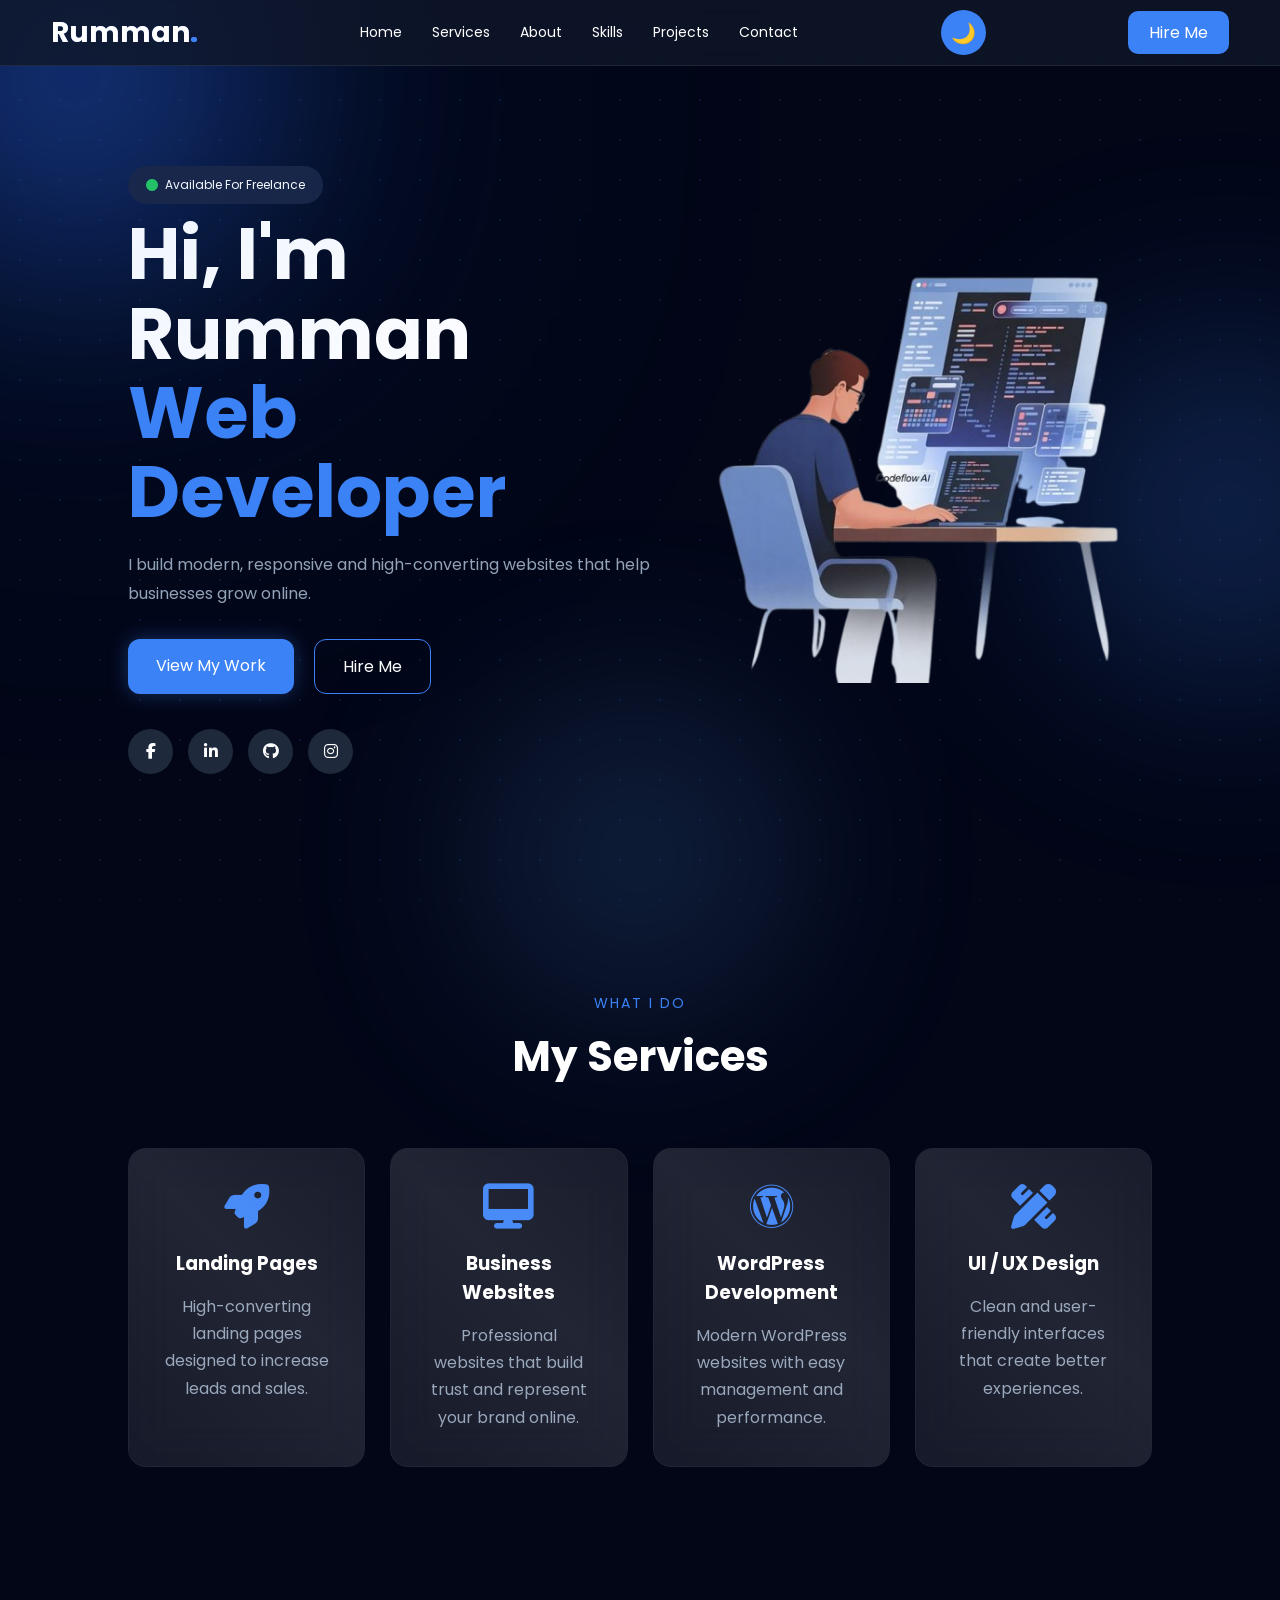
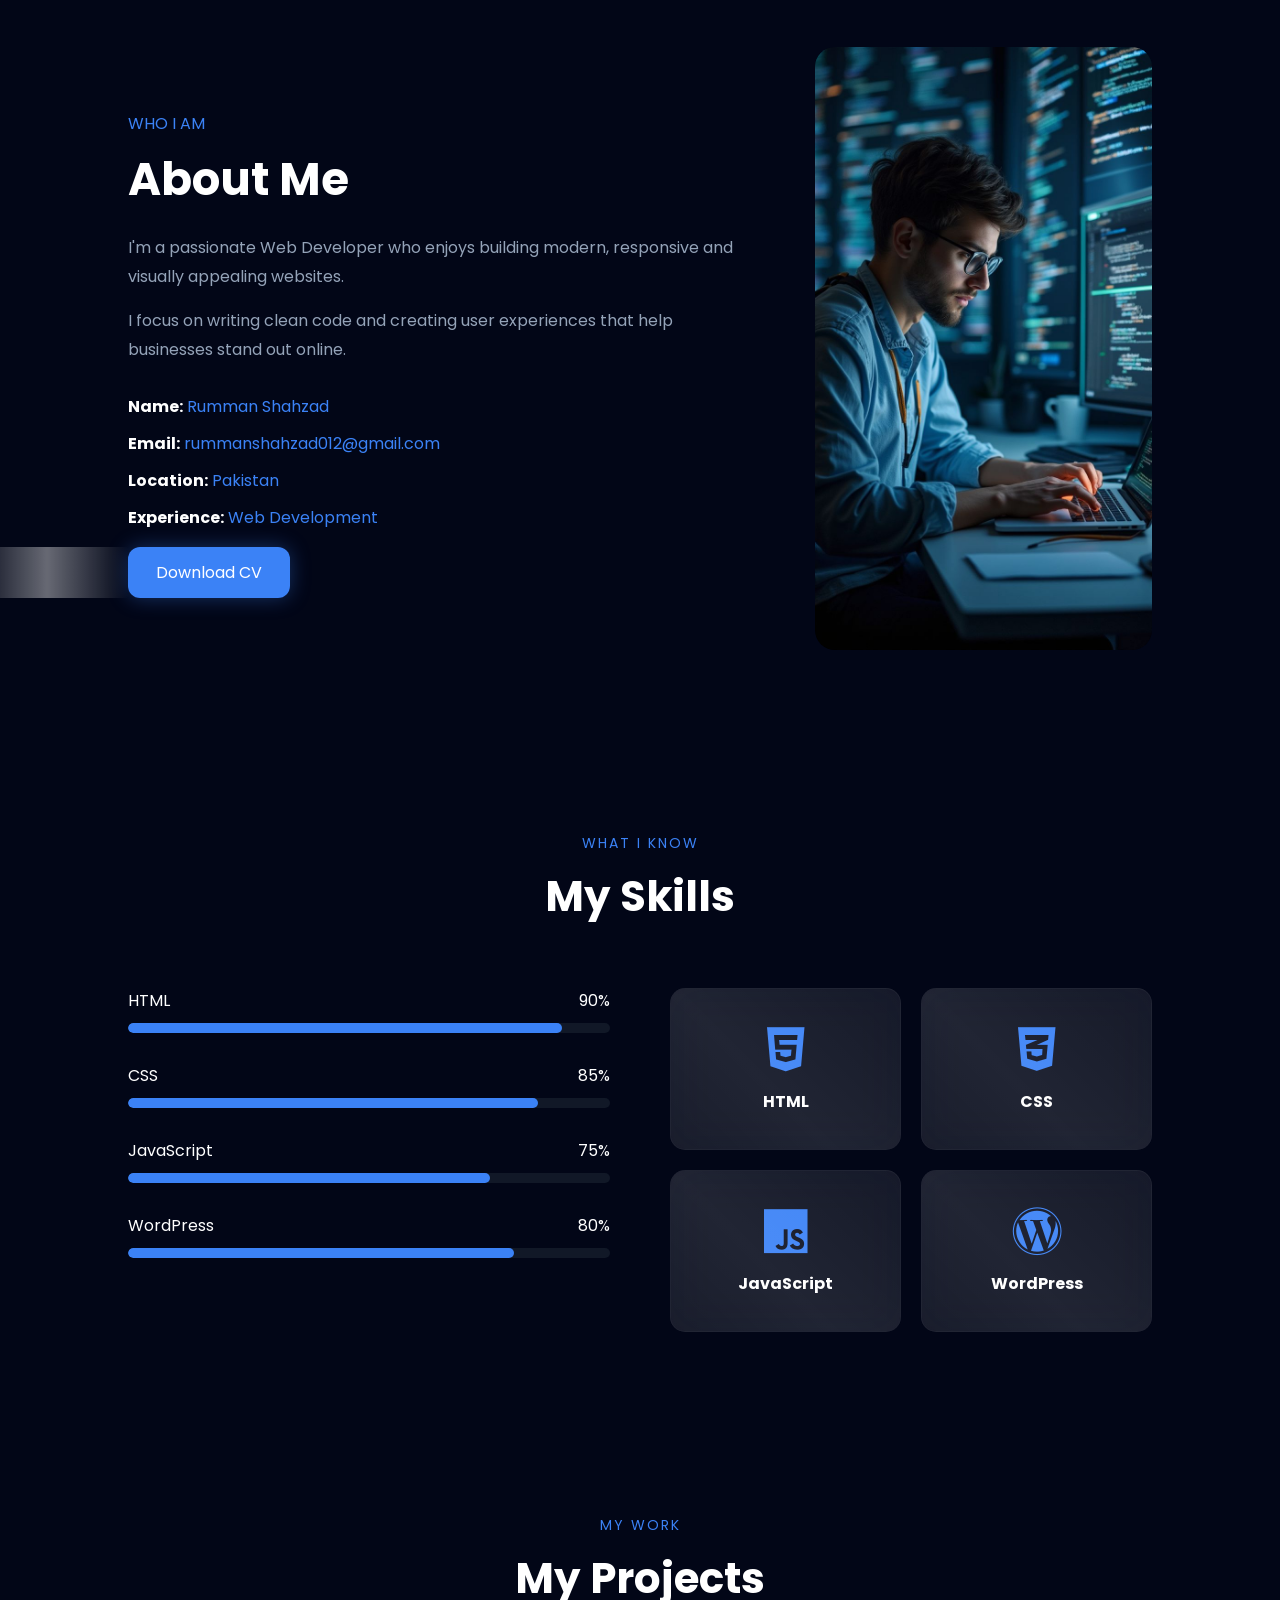
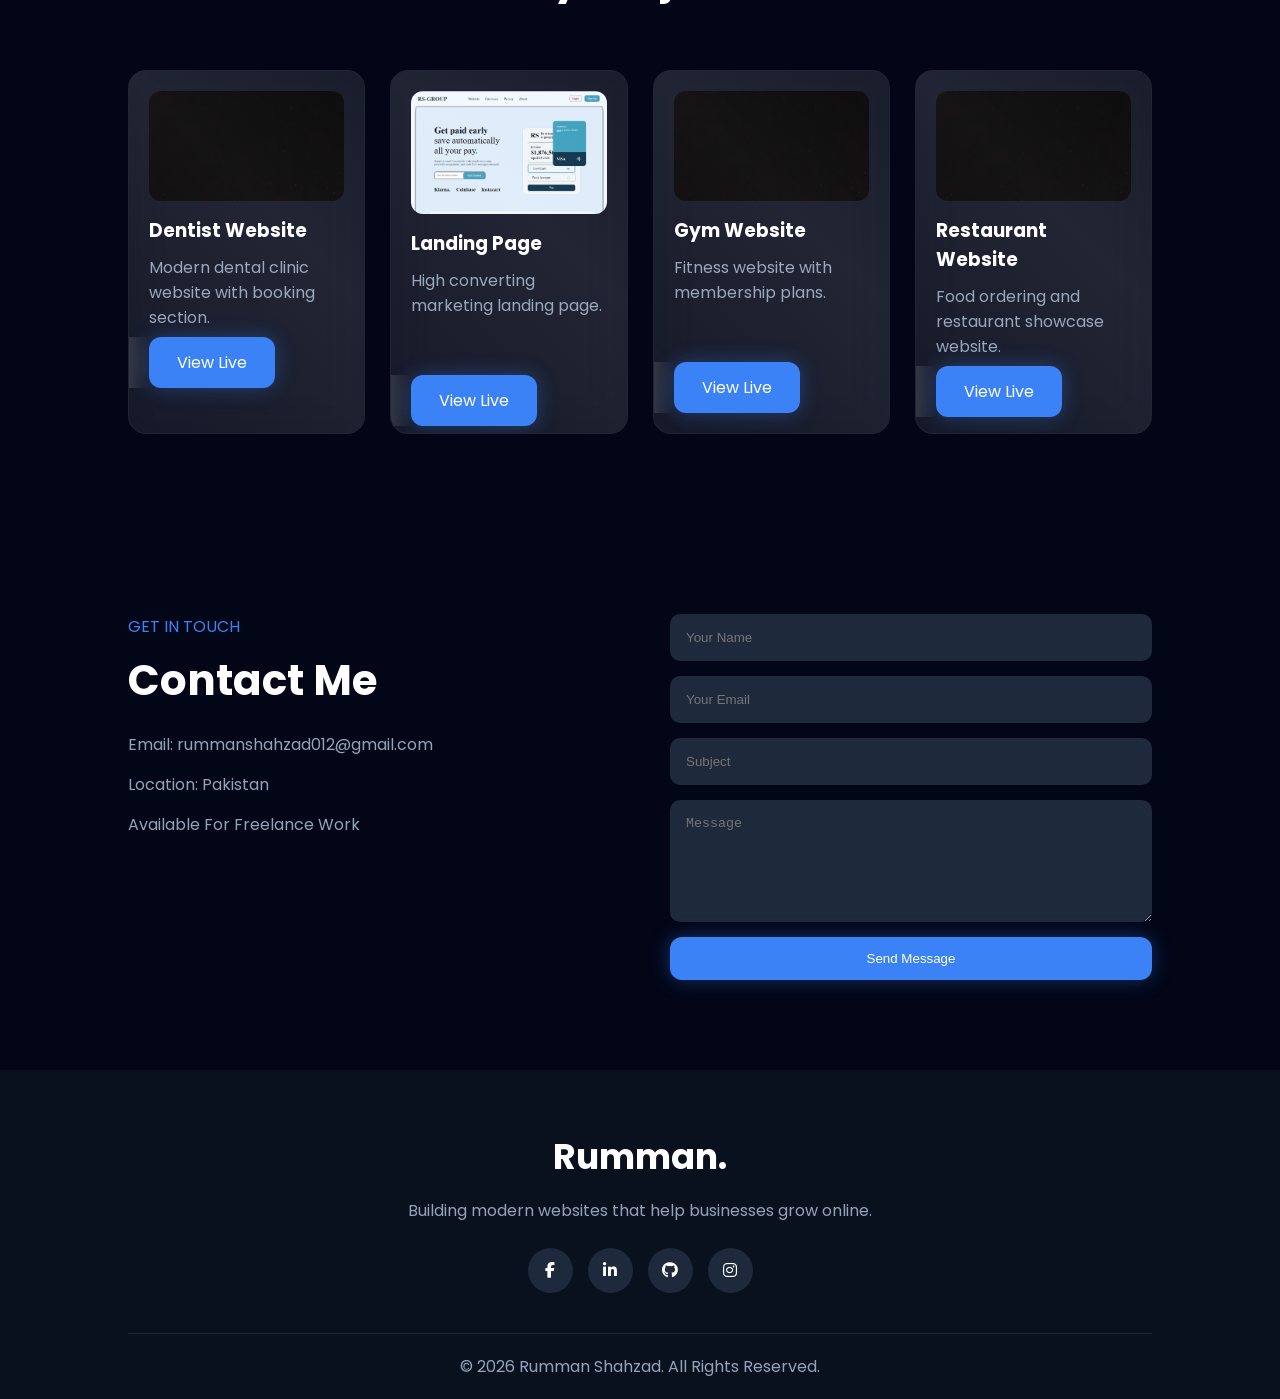
==== commit 90fe7a1e: "Update index.html Images Location Update" ====
--- a/index.html
+++ b/index.html
@@ -16,10 +16,10 @@
 
     <link rel="stylesheet" href="style.css">
 
-    <link rel="apple-touch-icon" sizes="180x180" href="images/apple-touch-icon.png">
-    <link rel="icon" type="image/png" sizes="32x32" href="images/favicon-32x32.png">
-    <link rel="icon" type="image/png" sizes="16x16" href="images/favicon-16x16.png">
-    <link rel="manifest" href="images/site.webmanifest">
+    <link rel="apple-touch-icon" sizes="180x180" href="apple-touch-icon.png">
+    <link rel="icon" type="image/png" sizes="32x32" href="favicon-32x32.png">
+    <link rel="icon" type="image/png" sizes="16x16" href="favicon-16x16.png">
+    <link rel="manifest" href="site.webmanifest">
 </head>
 
 <body>
@@ -116,7 +116,7 @@
             <div class="blur-circle blur-2"></div>
             <div class="blur-circle blur-3"></div>
 
-            <img src="images/hero.png" alt="Developer">
+            <img src="hero.png" alt="Developer">
 
         </div>
 
@@ -250,7 +250,7 @@
 
         <div class="about-image">
 
-            <img src="images/about.png" alt="About">
+            <img src="about.png" alt="About">
 
         </div>
 
@@ -370,28 +370,28 @@
         <div class="projects-container">
 
             <div class="project-card">
-                <img src="images/dentist.jpg" alt="">
+                <img src="dentist.jpg" alt="">
                 <h3>Dentist Website</h3>
                 <p>Modern dental clinic website with booking section.</p>
                 <a href="#" class="btn-primary">View Live</a><br>
             </div>
 
             <div class="project-card">
-                <img src="images/landing.jpg" alt="">
+                <img src="landing.jpg" alt="">
                 <h3>Landing Page</h3>
                 <p>High converting marketing landing page.</p><br><br>
                 <a href="landing-page/landing-page.html" class="btn-primary">View Live</a><br>
             </div>
 
             <div class="project-card">
-                <img src="images/gym.jpg" alt="">
+                <img src="gym.jpg" alt="">
                 <h3>Gym Website</h3>
                 <p>Fitness website with membership plans.</p><br><br>
                 <a href="#" class="btn-primary">View Live</a><br>
             </div>
 
             <div class="project-card">
-                <img src="images/restaurant.jpg" alt="">
+                <img src="restaurant.jpg" alt="">
                 <h3>Restaurant Website</h3>
                 <p>Food ordering and restaurant showcase website.</p>
                 <a href="#" class="btn-primary">View Live</a><br>
